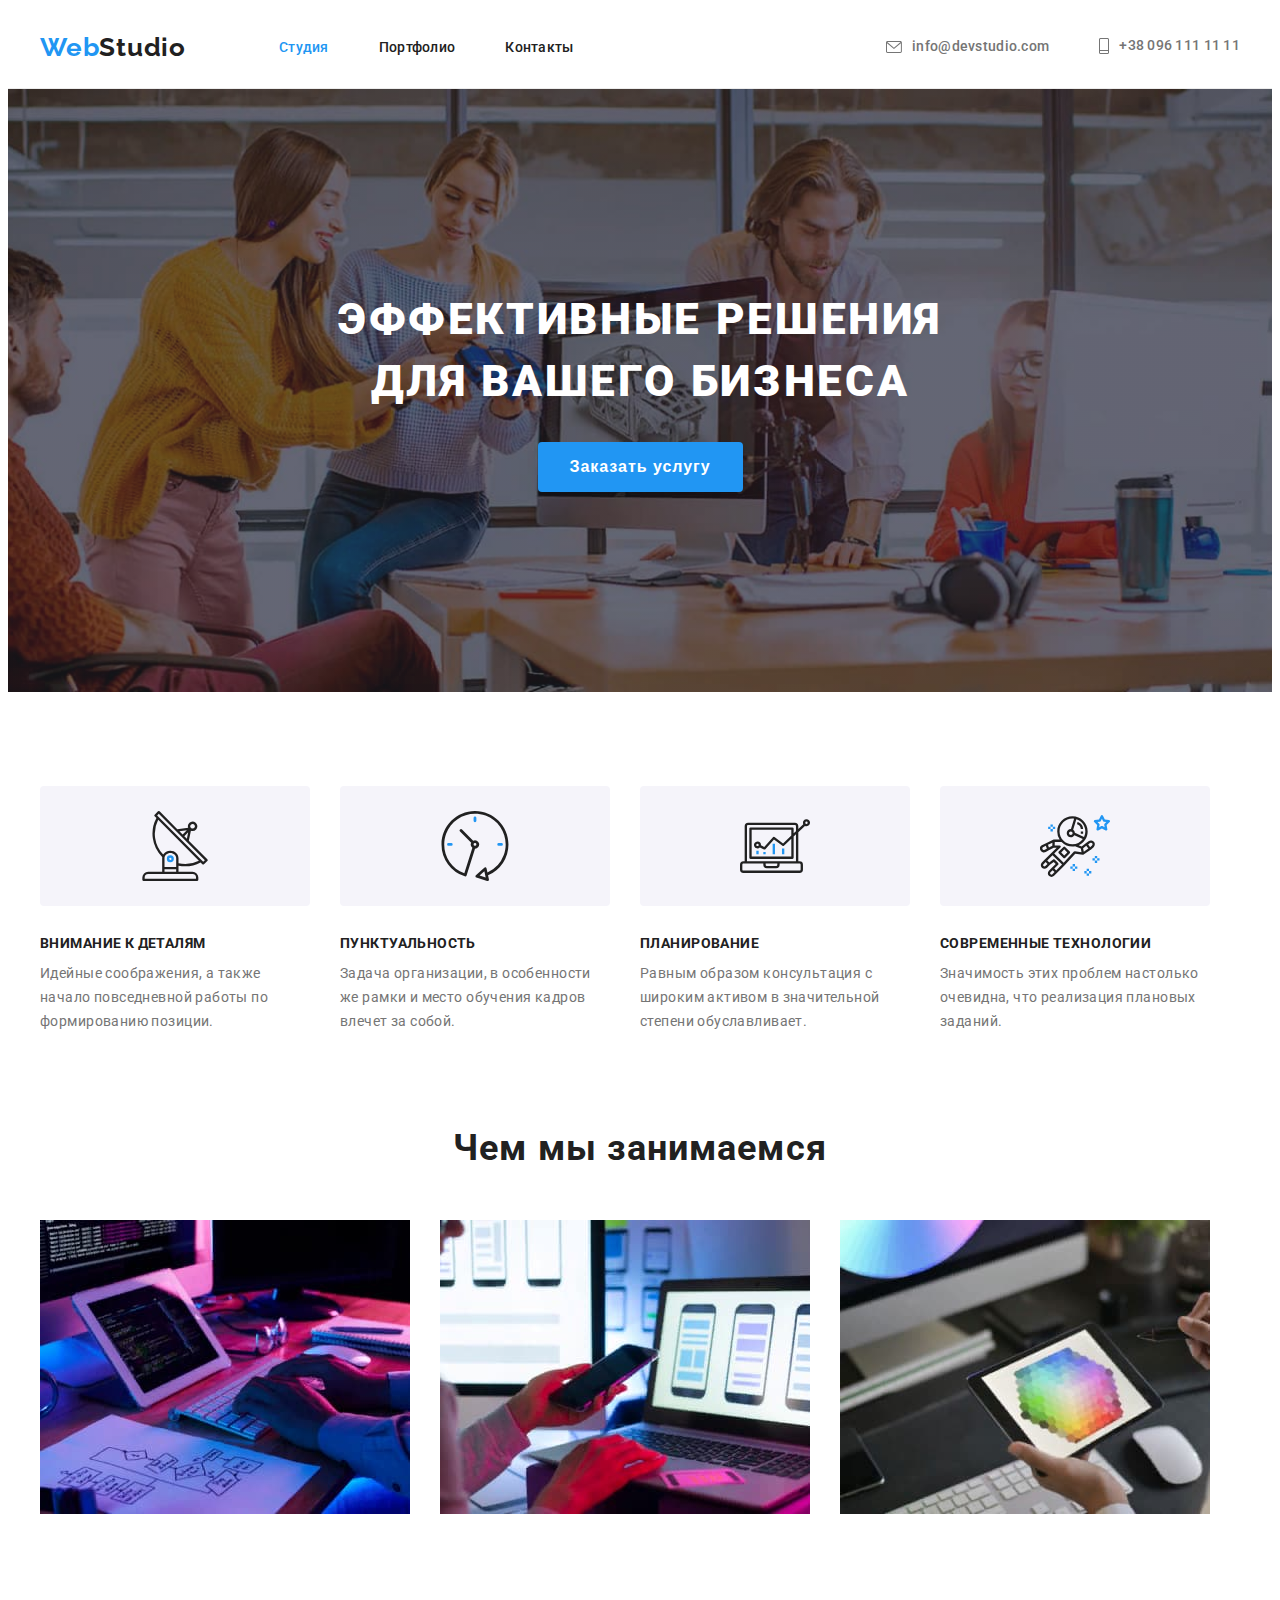
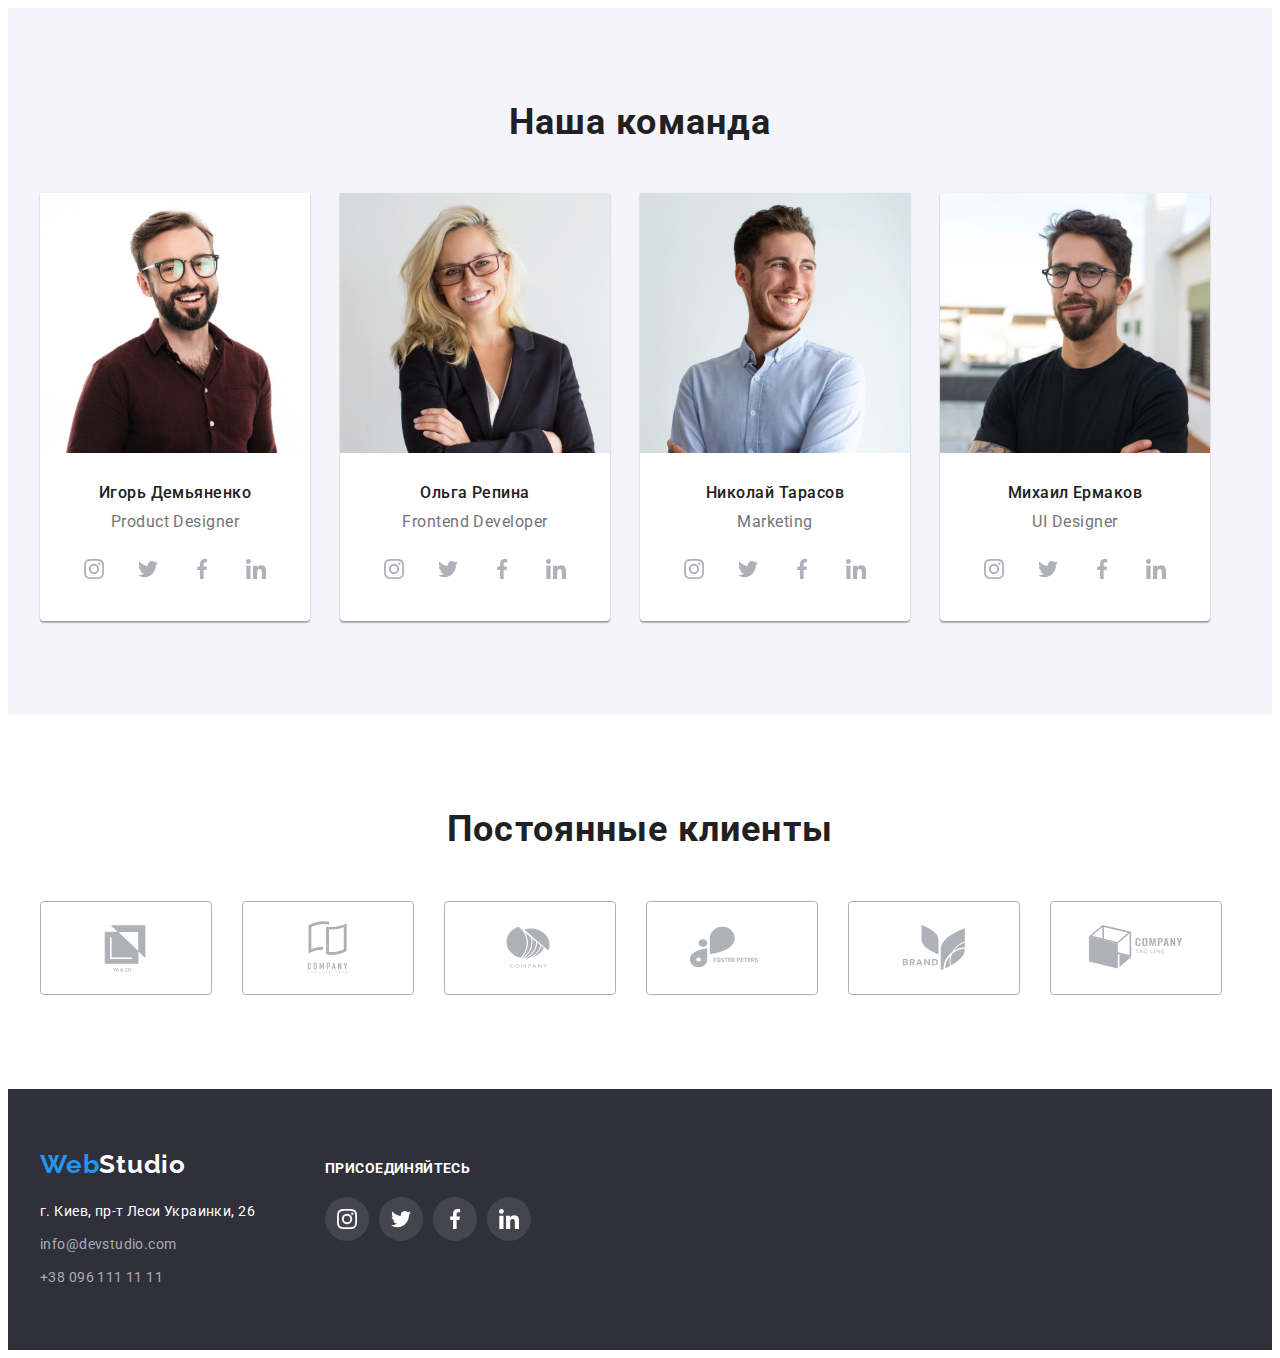
==== index.html @ de214162 "1" ====
<!DOCTYPE html>
<html lang="ru">
  <head>
    <meta charset="UTF-8" />
    <meta http-equiv="X-UA-Compatible" content="IE=edge" />
    <meta name="viewport" content="width=device-width, initial-scale=1.0" />
    <title>my first work</title>
    <link rel="preconnect" href="https://fonts.googleapis.com" />
    <link rel="preconnect" href="https://fonts.gstatic.com" crossorigin />
    <link
      href="https://fonts.googleapis.com/css2?family=Raleway:wght@700&family=Roboto:wght@400;500;700;900&display=swap"
      rel="stylesheet"
    />
    <link
      rel="stylesheet"
      href="https://cdnjs.cloudflare.com/ajax/libs/modern-normalize/1.1.0/modern-normalize.min.css"
      integrity="sha512-wpPYUAdjBVSE4KJnH1VR1HeZfpl1ub8YT/NKx4PuQ5NmX2tKuGu6U/JRp5y+Y8XG2tV+wKQpNHVUX03MfMFn9Q=="
      crossorigin="anonymous"
      referrerpolicy="no-referrer"
    />
    <link rel="stylesheet" href="css/styles.css" />
  </head>

  <body>
    <!--✌️Шапка Страницы🤞-->
    <header class="main-header">
      <div class="conteiner page-header">
        <a href="" class="logo"><span>Web</span>Studio</a>
        <nav class="main-nav">
          <ul class="nav-list">
            <li class="nav-item">
              <a href="./index.html" class="nav-link"><span>Студия</span></a>
            </li>
            <li class="nav-item">
              <a href="./portfolio.html" class="nav-link">Портфолио</a>
            </li>
            <li class="nav-item"><a href="" class="nav-link">Контакты</a></li>
          </ul>
        </nav>

        <ul class="nav-list-contacts">
          <li class="nav-contacts">
            <a href="mailto:info@devstudio.com" class="contacts">
              <svg width="16" height="12" class="icon-contacts">
                <use href="./images/symbol-defs.svg#icon-envelope-hover"></use>
              </svg>
              info@devstudio.com</a
            >
          </li>
          <li class="nav-contacts">
            <a href="tell:+380961111111" class="contacts"
              ><svg width="10" height="16" class="icon-contacts">
                <use href="./images/symbol-defs.svg#icon-Vector"></use></svg
              >+38 096 111 11 11</a
            >
          </li>
        </ul>
      </div>
    </header>
    <main>
      <!--✌️Герой Страницы🤞-->
      <section class="section-hero">
        <div class="conteiner">
          <h1 class="title">
            Эффективные решения <br />
            для вашего бизнеса
          </h1>
          <button type="button" class="button main-btn">Заказать услугу</button>
        </div>
      </section>
      <!--✌️Характеристики Страницы🤞-->
      <section class="Specifications">
        <div class="conteiner">
          <h2 class="is-hidden">спецификация</h2>
          <ul class="Specifications-list">
            <li class="Specifications-item">
              <div class="back-icon">
                <svg width="70" height="70" class="b-icon">
                  <use href="./images/symbol-defs.svg#icon-antenna-1"></use>
                </svg>
              </div>
              <h3 class="Specifications-title">Внимание к деталям</h3>
              <p class="Specifications-text">
                Идейные соображения, а также начало повседневной работы по
                формированию позиции.
              </p>
            </li>
            <li class="Specifications-item">
              <div class="back-icon">
                <svg width="70" height="70" class="b-icon">
                  <use href="./images/symbol-defs.svg#icon-clock-1"></use>
                </svg>
              </div>
              <h3 class="Specifications-title">Пунктуальность</h3>
              <p class="Specifications-text">
                Задача организации, в особенности же рамки и место обучения
                кадров влечет за собой.
              </p>
            </li>
            <li class="Specifications-item">
              <div class="back-icon">
                <svg width="70" height="70" class="b-icon">
                  <use href="./images/symbol-defs.svg#icon-diagram-1"></use>
                </svg>
              </div>
              <h3 class="Specifications-title">Планирование</h3>
              <p class="Specifications-text">
                Равным образом консультация с широким активом в значительной
                степени обуславливает.
              </p>
            </li>
            <li class="Specifications-item">
              <div class="back-icon">
                <svg width="70" height="70" class="b-icon">
                  <use href="./images/symbol-defs.svg#icon-astronaut-1"></use>
                </svg>
              </div>
              <h3 class="Specifications-title">Современные технологии</h3>
              <p class="Specifications-text">
                Значимость этих проблем настолько очевидна, что реализация
                плановых заданий.
              </p>
            </li>
          </ul>
        </div>
      </section>
      <!--✌️Страница Занятье🤞-->
      <section class="occupation">
        <div class="conteiner">
          <h2 class="occupation-title">Чем мы занимаемся</h2>
          <ul class="occupation-list">
            <li class="occupation-item">
              <img
                src="images/planshetpalci.jpg"
                alt="planshetpalci"
                width="370"
              />
            </li>
            <li class="occupation-item">
              <img src="images/iphonenout.jpg" alt="iphonenout" width="370" />
            </li>
            <li class="occupation-item">
              <img src="images/planshet.jpg" alt="planshet" width="370" />
            </li>
          </ul>
        </div>
      </section>
      <!--✌️Страница КОМАНДЫ🤞-->
      <section class="team">
        <div class="conteiner">
          <h2 class="our-team">Наша команда</h2>
          <ul class="team-list">
            <li class="team-item">
              <img src="images/igor.jpg" alt="photo igor" width="270" />
              <div class="team-person">
                <h3 class="name">Игорь Демьяненко</h3>
                <p class="profession">Product Designer</p>
                <ul class="icon-list">
                  <li class="icon-item">
                    <a href="" class="icon-link">
                      <svg width="20" height="20" class="icon">
                        <use
                          href="./images/symbol-defs.svg#icon-instagram-2"
                        ></use>
                      </svg>
                    </a>
                  </li>
                  <li class="icon-item">
                    <a href="" class="icon-link">
                      <svg width="20" height="20" class="icon">
                        <use
                          href="./images/symbol-defs.svg#icon-twitter-1"
                        ></use>
                      </svg>
                    </a>
                  </li>
                  <li class="icon-item">
                    <a href="" class="icon-link">
                      <svg width="20" height="20" class="icon">
                        <use
                          href="./images/symbol-defs.svg#icon-facebook-1"
                        ></use>
                      </svg>
                    </a>
                  </li>
                  <li class="icon-item">
                    <a href="" class="icon-link">
                      <svg width="20" height="20" class="icon">
                        <use
                          href="./images/symbol-defs.svg#icon-linkedin-1"
                        ></use>
                      </svg>
                    </a>
                  </li>
                </ul>
              </div>
            </li>
            <li class="team-item">
              <img src="images/olga.jpg" alt="photo olga" width="270" />
              <div class="team-person">
                <h3 class="name">Ольга Репина</h3>
                <p class="profession">Frontend Developer</p>
                <ul class="icon-list">
                  <li class="icon-item">
                    <a href="" class="icon-link">
                      <svg width="20" height="20" class="icon">
                        <use
                          href="./images/symbol-defs.svg#icon-instagram-2"
                        ></use>
                      </svg>
                    </a>
                  </li>
                  <li class="icon-item">
                    <a href="" class="icon-link">
                      <svg width="20" height="20" class="icon">
                        <use
                          href="./images/symbol-defs.svg#icon-twitter-1"
                        ></use>
                      </svg>
                    </a>
                  </li>
                  <li class="icon-item">
                    <a href="" class="icon-link">
                      <svg width="20" height="20" class="icon">
                        <use
                          href="./images/symbol-defs.svg#icon-facebook-1"
                        ></use>
                      </svg>
                    </a>
                  </li>
                  <li class="icon-item">
                    <a href="" class="icon-link">
                      <svg width="20" height="20" class="icon">
                        <use
                          href="./images/symbol-defs.svg#icon-linkedin-1"
                        ></use>
                      </svg>
                    </a>
                  </li>
                </ul>
              </div>
            </li>
            <li class="team-item">
              <img src="images/nikolai.jpg" alt="photo nikolai" width="270" />

              <div class="team-person">
                <h3 class="name">Николай Тарасов</h3>
                <p class="profession">Marketing</p>
                <ul class="icon-list">
                  <li class="icon-item">
                    <a href="" class="icon-link">
                      <svg width="20" height="20" class="icon">
                        <use
                          href="./images/symbol-defs.svg#icon-instagram-2"
                        ></use>
                      </svg>
                    </a>
                  </li>
                  <li class="icon-item">
                    <a href="" class="icon-link">
                      <svg width="20" height="20" class="icon">
                        <use
                          href="./images/symbol-defs.svg#icon-twitter-1"
                        ></use>
                      </svg>
                    </a>
                  </li>
                  <li class="icon-item">
                    <a href="" class="icon-link">
                      <svg width="20" height="20" class="icon">
                        <use
                          href="./images/symbol-defs.svg#icon-facebook-1"
                        ></use>
                      </svg>
                    </a>
                  </li>
                  <li class="icon-item">
                    <a href="" class="icon-link">
                      <svg width="20" height="20" class="icon">
                        <use
                          href="./images/symbol-defs.svg#icon-linkedin-1"
                        ></use>
                      </svg>
                    </a>
                  </li>
                </ul>
              </div>
            </li>
            <li class="team-item">
              <img src="images/mixail.jpg" alt="photo mixail" width="270" />

              <div class="team-person">
                <h3 class="name">Михаил Ермаков</h3>
                <p class="profession">UI Designer</p>
                <ul class="icon-list">
                  <li class="icon-item">
                    <a href="" class="icon-link">
                      <svg width="20" height="20" class="icon">
                        <use
                          href="./images/symbol-defs.svg#icon-instagram-2"
                        ></use>
                      </svg>
                    </a>
                  </li>
                  <li class="icon-item">
                    <a href="" class="icon-link">
                      <svg width="20" height="20" class="icon">
                        <use
                          href="./images/symbol-defs.svg#icon-twitter-1"
                        ></use>
                      </svg>
                    </a>
                  </li>
                  <li class="icon-item">
                    <a href="" class="icon-link">
                      <svg width="20" height="20" class="icon">
                        <use
                          href="./images/symbol-defs.svg#icon-facebook-1"
                        ></use>
                      </svg>
                    </a>
                  </li>
                  <li class="icon-item">
                    <a href="" class="icon-link">
                      <svg width="20" height="20" class="icon">
                        <use
                          href="./images/symbol-defs.svg#icon-linkedin-1"
                        ></use>
                      </svg>
                    </a>
                  </li>
                </ul>
              </div>
            </li>
          </ul>
        </div>
      </section>
      <!--✌️страница КЛИЕНТЫ🤞-->
      <section class="customers">
        <div class="conteiner">
          <h2 class="customers-title">Постоянные клиенты</h2>
          <ul class="customers-list">
            <li class="customers-item">
              <a href="" class="customers-link"
                ><svg width="106" height="60">
                  <use href="./images/symbol-defs.svg#icon-yaco"></use></svg
              ></a>
            </li>
            <li class="customers-item">
              <a href="" class="customers-link"
                ><svg width="106" height="60">
                  <use href="./images/symbol-defs.svg#icon-company"></use></svg
              ></a>
            </li>
            <li class="customers-item">
              <a href="" class="customers-link"
                ><svg width="106" height="60">
                  <use
                    href="./images/symbol-defs.svg#icon-companykrug"
                  ></use></svg
              ></a>
            </li>
            <li class="customers-item">
              <a href="" class="customers-link"
                ><svg width="106" height="60">
                  <use href="./images/symbol-defs.svg#icon-foster"></use></svg
              ></a>
            </li>
            <li class="customers-item">
              <a href="" class="customers-link"
                ><svg width="106" height="60">
                  <use href="./images/symbol-defs.svg#icon-brand"></use></svg
              ></a>
            </li>
            <li class="customers-item">
              <a href="" class="customers-link"
                ><svg width="106" height="60">
                  <use
                    href="./images/symbol-defs.svg#icon-companytag"
                  ></use></svg
              ></a>
            </li>
          </ul>
        </div>
      </section>
    </main>
    <!--✌️Нижняя часть страницы🤞-->
    <footer class="footer-page">
      <div class="conteiner block">
        <div class="footer-block">
          <a href="" class="logo2">Web<span>Studio</span></a>
          <address>
            <p class="footer-text">г. Киев, пр-т Леси Украинки, 26</p>
            <ul class="footer-contacts">
              <li class="footer-item">
                <a href="mailto:info@devstudio.com" class="footer-contacts"
                  >info@devstudio.com</a
                >
              </li>
              <li class="footer-item">
                <a href="tell:+380961111111" class="footer-contacts"
                  >+38 096 111 11 11</a
                >
              </li>
            </ul>
          </address>
        </div>
        <div class="footer-icons">
          <p class="icon-title">присоединяйтесь</p>
          <ul class="footer-icon">
            <li class="icon-item">
              <a href="" class="footer-link">
                <svg width="20" height="20" class="icon2">
                  <use href="./images/symbol-defs.svg#icon-instagram-2"></use>
                </svg>
              </a>
            </li>
            <li class="icon-item">
              <a href="" class="footer-link">
                <svg width="20" height="20" class="icon2">
                  <use href="./images/symbol-defs.svg#icon-twitter-1"></use>
                </svg>
              </a>
            </li>
            <li class="icon-item">
              <a href="" class="footer-link">
                <svg width="20" height="20" class="icon2">
                  <use href="./images/symbol-defs.svg#icon-facebook-1"></use>
                </svg>
              </a>
            </li>
            <li class="icon-item">
              <a href="" class="footer-link">
                <svg width="20" height="20" class="icon2">
                  <use href="./images/symbol-defs.svg#icon-linkedin-1"></use>
                </svg>
              </a>
            </li>
          </ul>
        </div>
      </div>
    </footer>
  </body>
</html>
---- css/styles.css ----
body {
  font-family: "Roboto", sans-serif;
  color: #757575;
  background-color: var(--цвет-фона);
}
:root {
  --цвет-иконок: #afb1b8;
  --основной-цвет: #757575;
  --цвет-фокуса: #2196f3;
  --цвет-текста: #212121;
  --цвет-фона: #ffffff;
  --цвет-секции: #f5f4fa;
  --цвет-футер-фон: #2f303a;
  --цвет-кнопки-ховер: #188ce8;
}
a {
  text-decoration: none;
}

h2,
h3 {
  color: var(--цвет-текста);
}
h1,
h2,
h3,
h4,
h5,
h6,
p,
ul {
  margin: 0;
}
ul {
  list-style: none;
  padding: 0;
}
img {
  display: block;
}
.conteiner {
  width: 1200px;
  margin-left: auto;
  margin-right: auto;
  padding-left: 15px;
  padding-right: 15px;
}
/*--✌️Шапка Страницы🤞--*/
.main-header {
  border-bottom: 1px solid #ececec;
}
.page-header {
  display: flex;
  align-items: center;
}
/*-------✌️LOGO🤞------*/
.logo {
  font-style: normal;
  font-family: Raleway;
  font-weight: 700;
  font-size: 26px;
  line-height: 1.2;
  letter-spacing: 0.03em;
  color: var(--цвет-текста);
  margin-right: 93px;
}
.logo > span {
  color: var(--цвет-фокуса);
}
/*-----✌️нав список🤞---*/
.nav-list {
  display: flex;
}

.nav-item:not(:last-child) {
  margin-right: 50px;
}
.main-nav {
  align-items: center;
}
.nav-link {
  padding-bottom: 32px;
  padding-top: 32px;
  display: inline-block;
  font-style: normal;
  font-weight: 500;
  font-size: 14px;
  line-height: 1.14;
  letter-spacing: 0.02em;
  color: var(--цвет-текста);
}

.nav-link > span {
  color: var(--цвет-фокуса);
}
.nav-link:hover,
.nav-link:focus {
  color: var(--цвет-фокуса);
}
.nav-list-contacts {
  display: flex;
  margin-left: auto;
}
.nav-contacts:not(:last-child) {
  margin-right: 50px;
}
.contacts {
  align-items: center;
  display: inline-flex;
  font-style: normal;
  font-weight: 500;
  font-size: 14px;
  line-height: 1.14;
  letter-spacing: 0.02em;
  color: var(--основной-цвет);
  fill: var(--основной-цвет);
}
.contacts:hover,
.contacts:focus {
  color: var(--цвет-фокуса);
  fill: var(--цвет-фокуса);
}

.icon-contacts {
  margin-right: 10px;
}

/*----✌️Герой Страницы🤞-----*/
.section-hero {
  max-width: 1600px;
  margin-left: auto;
  margin-right: auto;
  background-position: center;
  background-repeat: no-repeat;
  background-size: cover;
  background-image: linear-gradient(
      to right,
      rgba(47, 48, 58, 0.4),
      rgba(47, 48, 58, 0.4)
    ),
    url(../images/sobranie.jpg);
  padding-top: 200px;
  padding-bottom: 200px;
  text-align: center;
  background-color: var(--цвет-футер-фон);
}

.title {
  width: 696px;
  font-style: normal;
  font-weight: 900;
  font-size: 44px;
  line-height: 1.4;
  text-align: center;
  letter-spacing: 0.06em;
  text-transform: uppercase;
  color: var(--цвет-фона);
  margin-bottom: 30px;
  margin-left: auto;
  margin-right: auto;
}

.button {
  display: inline-block;
  box-shadow: 0px 4px 4px rgba(0, 0, 0, 0.15);
  border-radius: 4px;
  border-style: none;
  background-color: var(--цвет-фокуса);
}
.main-btn {
  font-weight: 700;
  font-size: 16px;
  line-height: 1.87;
  align-items: center;
  text-align: center;
  letter-spacing: 0.06em;
  padding: 10px 32px;
  color: var(--цвет-фона);
}
.button:hover,
.button:focus {
  cursor: pointer;
  background-color: var(--цвет-кнопки-ховер);
}
/*--✌️Характеристики Страницы🤞---*/
.is-hidden {
  position: absolute;
  width: 1px;
  height: 1px;
  margin: -1px;
  padding: 0;
  overflow: hidden;
  border: 0;
  clip: rect(0 0 0 0);
  text-align: center;
}
.back-icon {
  display: inline-flex;
  justify-content: center;
  align-items: center;
  width: 270px;
  height: 120px;
  background-color: var(--цвет-секции);
  border-radius: 4px;
  text-align: center;
  margin-bottom: 30px;
}

.Specifications {
  padding-top: 94px;
}
.Specifications-list {
  display: flex;
}
.Specifications-item {
  width: 270px;
}
.Specifications-item:not(:last-child) {
  margin-right: 30px;
}
.Specifications-title {
  font-weight: 700;
  font-size: 14px;
  line-height: 1.14;
  letter-spacing: 0.03em;
  text-transform: uppercase;
  margin-bottom: 10px;
}
.Specifications-text {
  font-size: 14px;
  line-height: 1.71;
  letter-spacing: 0.03em;
}
/*---✌️Страница Занятье🤞---*/
.occupation {
  padding-top: 94px;
  padding-bottom: 94px;
}
.occupation-title {
  font-weight: 700;
  font-size: 36px;
  line-height: 1.16;
  text-align: center;
  letter-spacing: 0.03em;
  margin-bottom: 50px;
}
.occupation-list {
  display: flex;
}
.occupation-item:not(:last-child) {
  margin-right: 30px;
}
/*-----✌️Страница КОМАНДЫ🤞---*/
.team {
  background-color: var(--цвет-секции);
  padding-top: 94px;
  padding-bottom: 94px;
}
.our-team {
  font-weight: 700;
  font-size: 36px;
  line-height: 1.16;
  text-align: center;
  letter-spacing: 0.03em;
  margin-bottom: 50px;
}
.team-list {
  display: flex;
}
.team-item {
  width: 270px;
  box-shadow: 0px 1px 3px rgba(0, 0, 0, 0.12), 0px 1px 1px rgba(0, 0, 0, 0.14),
    0px 2px 1px rgba(0, 0, 0, 0.2);
  border-radius: 0px 0px 4px 4px;
  background-color: var(--цвет-фона);
}
.team-item:not(:last-child) {
  margin-right: 30px;
}
.name {
  font-weight: 500;
  font-size: 16px;
  line-height: 1.19;
  letter-spacing: 0.03em;
  text-align: center;
  margin-bottom: 10px;
}
.profession {
  font-size: 16px;
  line-height: 1.19;
  letter-spacing: 0.03em;
  text-align: center;
  margin-bottom: 16px;
}

.team-person {
  padding-top: 30px;
  padding-bottom: 30px;
  padding-right: 32px;
  padding-left: 32px;
}
/*----✌️VSG-ИКОНКИ для 
-------Страница КОМАНДЫ🤞----*/
.icon-list {
  display: flex;
  justify-content: space-between;
}
.icon-item:not(:last-child) {
  margin-right: 10px;
}
.icon-link {
  display: inline-flex;
  justify-content: center;
  align-items: center;
  width: 44px;
  height: 44px;
  border-radius: 50%;
}
.icon-link:hover {
  background-color: var(--цвет-фокуса);
}
.icon-link:hover .icon {
  fill: var(--цвет-фона);
}
.icon {
  fill: var(--цвет-иконок);
}

/*-----✌️страница КЛИЕНТЫ🤞-----*/
.customers {
  padding-bottom: 94px;
  padding-top: 94px;
}
.customers-title {
  font-weight: 700;
  font-size: 36px;
  line-height: 1.16;
  text-align: center;
  letter-spacing: 0.03em;
  margin-bottom: 50px;
}
.customers-list {
  display: flex;
}
.customers-item {
  margin-right: 30px;
}
.customers-link {
  display: inline-flex;
  justify-content: center;
  align-items: center;
  width: 170px;
  height: 92px;
  border-radius: 4px;
  border: 1px solid var(--цвет-иконок);
  fill: var(--цвет-иконок);
}
.customers-item:last-child {
  margin-right: 0px;
}
.customers-link:hover {
  fill: var(--цвет-фокуса);
  border-color: var(--цвет-фокуса);
}
/*---✌️Нижняя часть страницы🤞---*/
/*--✌️Нижняя часть LOGO🤞---*/
.logo2 {
  font-style: normal;
  font-family: Raleway;
  font-weight: 700;
  font-size: 26px;
  line-height: 1.2;
  letter-spacing: 0.03em;
  color: var(--цвет-фокуса);
}
.logo2 > span {
  color: var(--цвет-фона);
}
.logo2 {
  display: inline-block;
  margin-bottom: 20px;
}
.footer-page {
  padding-top: 60px;
  padding-bottom: 60px;
  background-color: var(--цвет-футер-фон);
}
.footer-contacts {
  font-style: normal;
  font-size: 14px;
  line-height: 1.7;
  letter-spacing: 0.03em;
  color: rgba(255, 255, 255, 0.6);
}
.footer-contacts:hover,
.footer-contacts:focus {
  color: var(--основной-цвет);
}

.footer-text {
  font-style: normal;
  font-size: 14px;
  line-height: 1.7;
  letter-spacing: 0.03em;
  color: var(--цвет-фона);
  margin-bottom: 9px;
}
.main-footer {
  padding-top: 60px;
  padding-bottom: 60px;
}
.footer-item:not(:last-child) {
  margin-bottom: 9px;
}
.icon-title {
  font-weight: 700;
  font-size: 14px;
  line-height: 1.14;
  letter-spacing: 0.03em;
  text-transform: uppercase;
  color: var(--цвет-фона);
  margin-bottom: 20px;
}
.block {
  display: flex;
  align-items: baseline;
}
.footer-block {
  margin-right: 70px;
}
.footer-icon {
  display: flex;
}
.footer-link {
  display: inline-flex;
  justify-content: center;
  align-items: center;
  width: 44px;
  height: 44px;
  border-radius: 50%;
  background-color: rgba(255, 255, 255, 0.1);
}
.icon2 {
  fill: var(--цвет-фона);
}
.footer-link:hover {
  background-color: var(--цвет-фокуса);
}
/*----✌️Страница PORTFOLIO🤞----*/
.buttons-products {
  padding-bottom: 94px;
  padding-top: 94px;
}
/*------✌️Кнопки Страницы🤞----*/
.buttons {
  display: inline-block;
  font-weight: 500;
  font-size: 16px;
  line-height: 1.62;
  text-align: center;
  letter-spacing: 0.03em;
  border-radius: 4px;
  color: var(--цвет-текста);
  background-color: var(--цвет-секции);
  cursor: pointer;
  padding: 6px 22px;
  border-style: none;
}
.buttons:hover,
.buttons:focus {
  color: var(--цвет-фона);
  background-color: var(--цвет-фокуса);
  box-shadow: 0px 3px 1px rgba(0, 0, 0, 0.1), 0px 1px 2px rgba(0, 0, 0, 0.08),
    0px 2px 2px rgba(0, 0, 0, 0.12);
}
.button-list {
  display: flex;
  margin-bottom: 50px;
  justify-content: center;
}
.button-item:not(:last-child) {
  margin-right: 8px;
}
/*--✌️ПЕРЕЧЕНЬ продукта Страницы🤞--*/
.product-name {
  font-weight: 700;
  font-size: 18px;
  line-height: 2;
  letter-spacing: 0.06em;
  margin-bottom: 4px;
}
.product-text {
  font-size: 16px;
  line-height: 1.87;
  letter-spacing: 0.03em;
  color: var(--основной-цвет);
}
.product-list {
  display: flex;
  flex-wrap: wrap;
  padding: 0;
}
.product-item {
  width: 370px;
  background: var(--цвет-фона);
  margin-bottom: 30px;
  margin-right: 30px;
}
.product-item:nth-child(3n) {
  margin-right: 0px;
}
.product-item:nth-last-child(-n + 3) {
  margin-bottom: 0px;
}
.product {
  padding: 20px 24px;
  border-bottom: 1px solid #eeeeee;
  border-left: 1px solid #eeeeee;
  border-right: 1px solid #eeeeee;
}
.product-link:hover,
.product-link:focus {
  box-shadow: 0px 1px 1px rgba(0, 0, 0, 0.12), 0px 4px 4px rgba(0, 0, 0, 0.06),
    1px 4px 6px rgba(0, 0, 0, 0.16);
}
.product-link {
  display: inline-block;
}
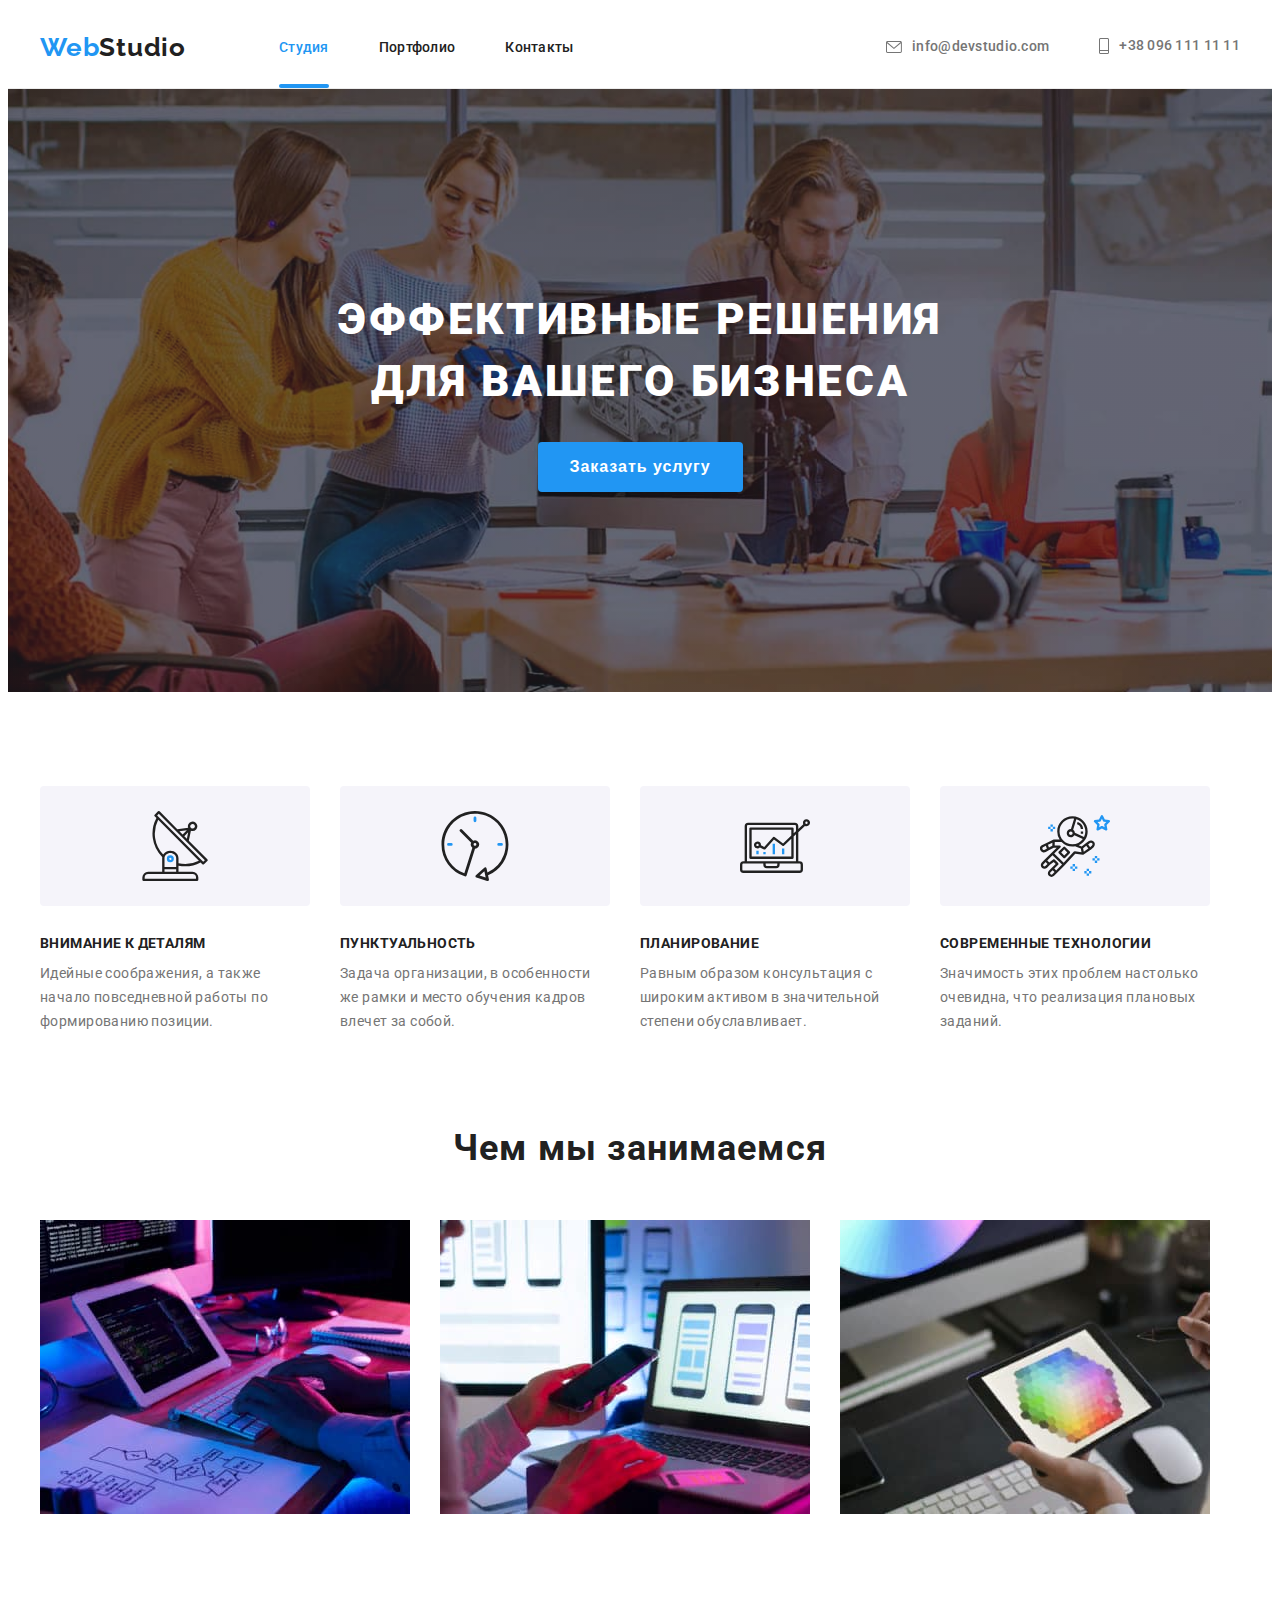
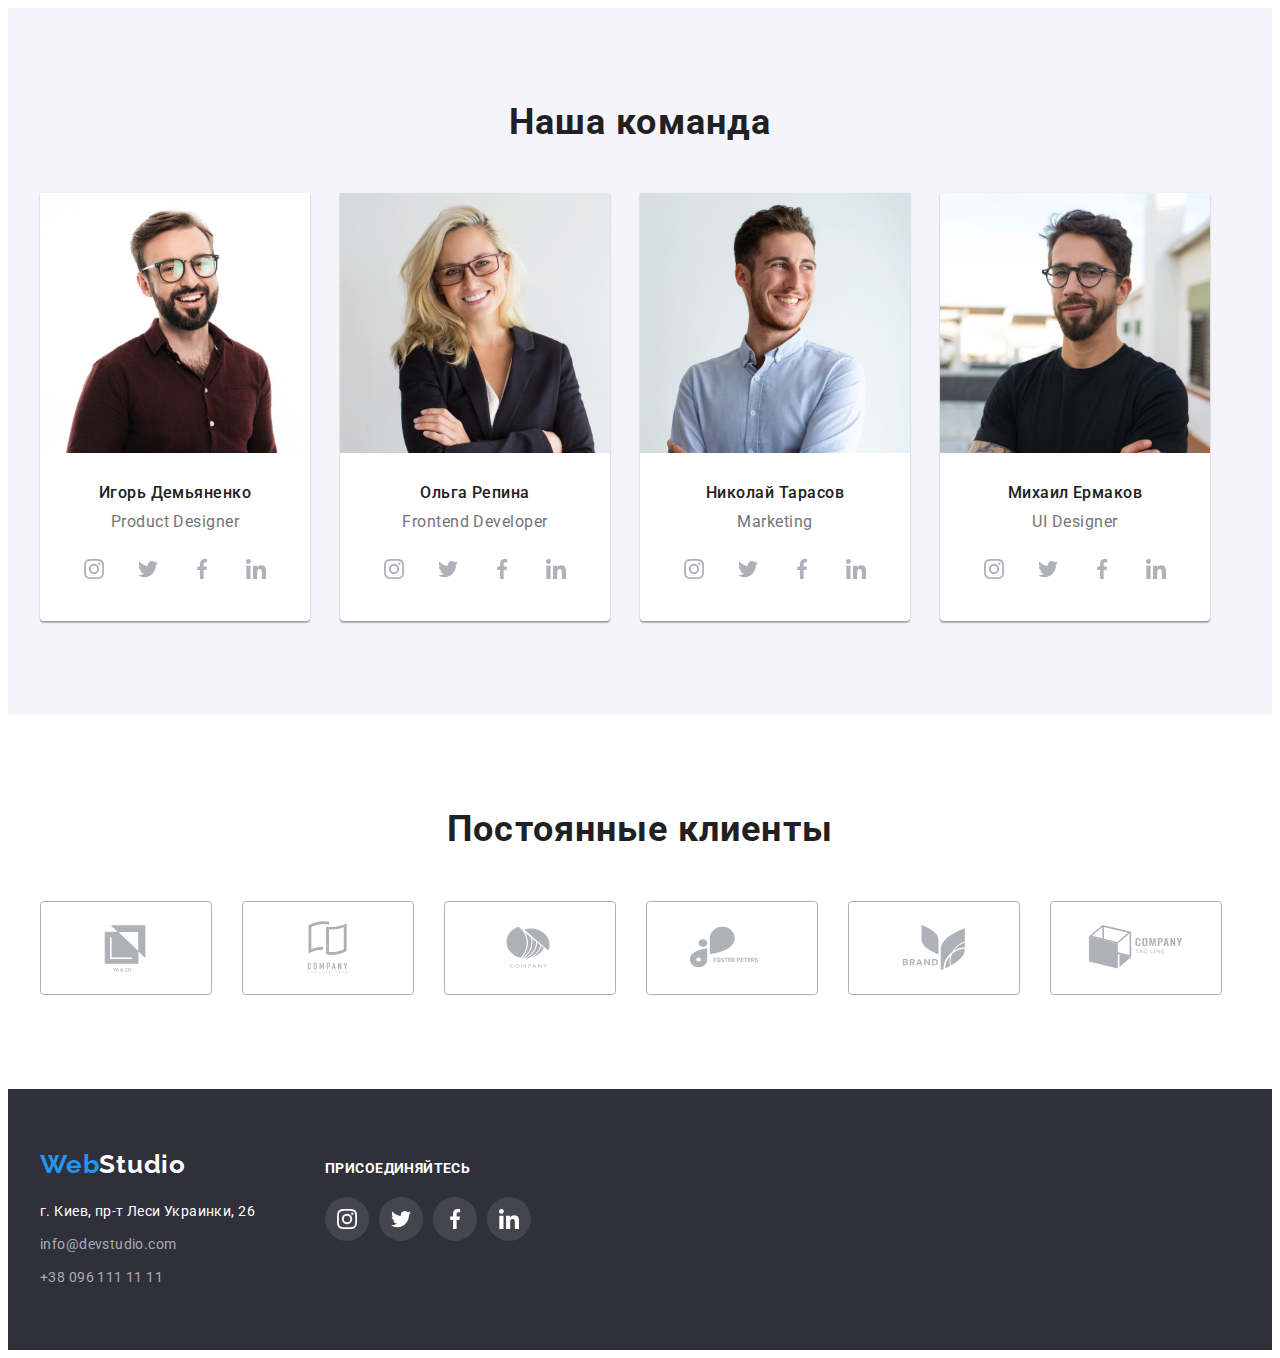
==== commit 99bcab3e: "1" ====
--- a/index.html
+++ b/index.html
@@ -29,7 +29,9 @@
         <nav class="main-nav">
           <ul class="nav-list">
             <li class="nav-item">
-              <a href="./index.html" class="nav-link"><span>Студия</span></a>
+              <a href="./index.html" class="nav-link after"
+                ><span>Студия</span></a
+              >
             </li>
             <li class="nav-item">
               <a href="./portfolio.html" class="nav-link">Портфолио</a>
@@ -440,5 +442,6 @@
         </div>
       </div>
     </footer>
+    <script src="./js/modal.js"></script>
   </body>
 </html>
--- a/css/styles.css
+++ b/css/styles.css
@@ -79,6 +79,7 @@
   align-items: center;
 }
 .nav-link {
+  position: relative;
   padding-bottom: 32px;
   padding-top: 32px;
   display: inline-block;
@@ -88,8 +89,19 @@
   line-height: 1.14;
   letter-spacing: 0.02em;
   color: var(--цвет-текста);
-}
-
+  transition: color 250ms cubic-bezier(0.4, 0, 0.2, 1);
+}
+
+.after::after {
+  content: "";
+  position: absolute;
+  bottom: 0;
+  left: 0;
+  width: 100%;
+  height: 4px;
+  border-radius: 2px;
+  background: var(--цвет-фокуса);
+}
 .nav-link > span {
   color: var(--цвет-фокуса);
 }
@@ -114,6 +126,8 @@
   letter-spacing: 0.02em;
   color: var(--основной-цвет);
   fill: var(--основной-цвет);
+  transition: color 250ms cubic-bezier(0.4, 0, 0.2, 1),
+    fill 250ms cubic-bezier(0.4, 0, 0.2, 1);
 }
 .contacts:hover,
 .contacts:focus {
@@ -166,6 +180,7 @@
   border-radius: 4px;
   border-style: none;
   background-color: var(--цвет-фокуса);
+  transition: background-color 250ms cubic-bezier(0.4, 0, 0.2, 1);
 }
 .main-btn {
   font-weight: 700;
@@ -315,6 +330,7 @@
   width: 44px;
   height: 44px;
   border-radius: 50%;
+  transition: background-color 250ms cubic-bezier(0.4, 0, 0.2, 1);
 }
 .icon-link:hover {
   background-color: var(--цвет-фокуса);
@@ -324,6 +340,7 @@
 }
 .icon {
   fill: var(--цвет-иконок);
+  transition: fill 250ms cubic-bezier(0.4, 0, 0.2, 1);
 }
 
 /*-----✌️страница КЛИЕНТЫ🤞-----*/
@@ -354,6 +371,8 @@
   border-radius: 4px;
   border: 1px solid var(--цвет-иконок);
   fill: var(--цвет-иконок);
+  transition: border-color 250ms cubic-bezier(0.4, 0, 0.2, 1),
+    fill 250ms cubic-bezier(0.4, 0, 0.2, 1);
 }
 .customers-item:last-child {
   margin-right: 0px;
@@ -391,6 +410,7 @@
   line-height: 1.7;
   letter-spacing: 0.03em;
   color: rgba(255, 255, 255, 0.6);
+  transition: color 250ms cubic-bezier(0.4, 0, 0.2, 1);
 }
 .footer-contacts:hover,
 .footer-contacts:focus {
@@ -439,6 +459,7 @@
   height: 44px;
   border-radius: 50%;
   background-color: rgba(255, 255, 255, 0.1);
+  transition: background-color 250ms cubic-bezier(0.4, 0, 0.2, 1);
 }
 .icon2 {
   fill: var(--цвет-фона);
@@ -465,6 +486,8 @@
   cursor: pointer;
   padding: 6px 22px;
   border-style: none;
+  transition: color 250ms cubic-bezier(0.4, 0, 0.2, 1),
+    background-color 250ms cubic-bezier(0.4, 0, 0.2, 1);
 }
 .buttons:hover,
 .buttons:focus {
@@ -525,4 +548,5 @@
 }
 .product-link {
   display: inline-block;
-}
+  transition: box-shadow 250ms cubic-bezier(0.4, 0, 0.2, 1);
+}
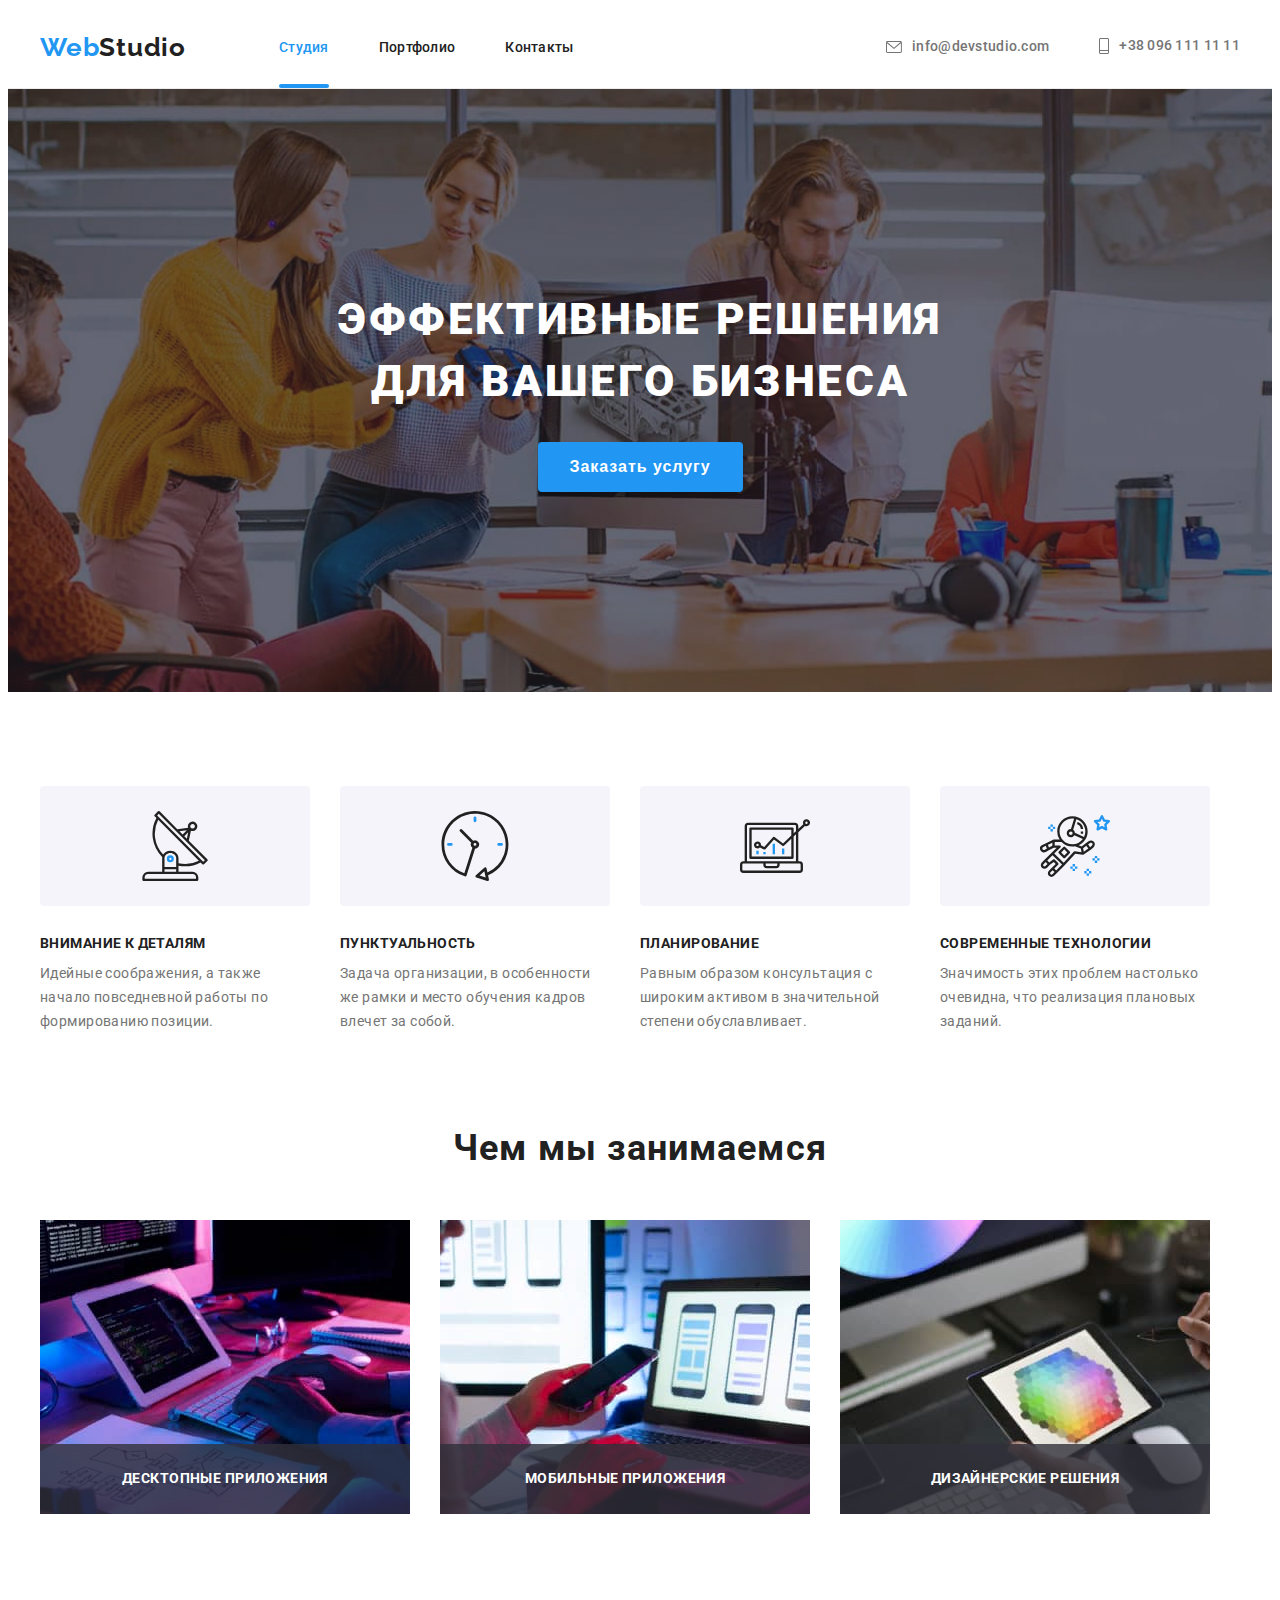
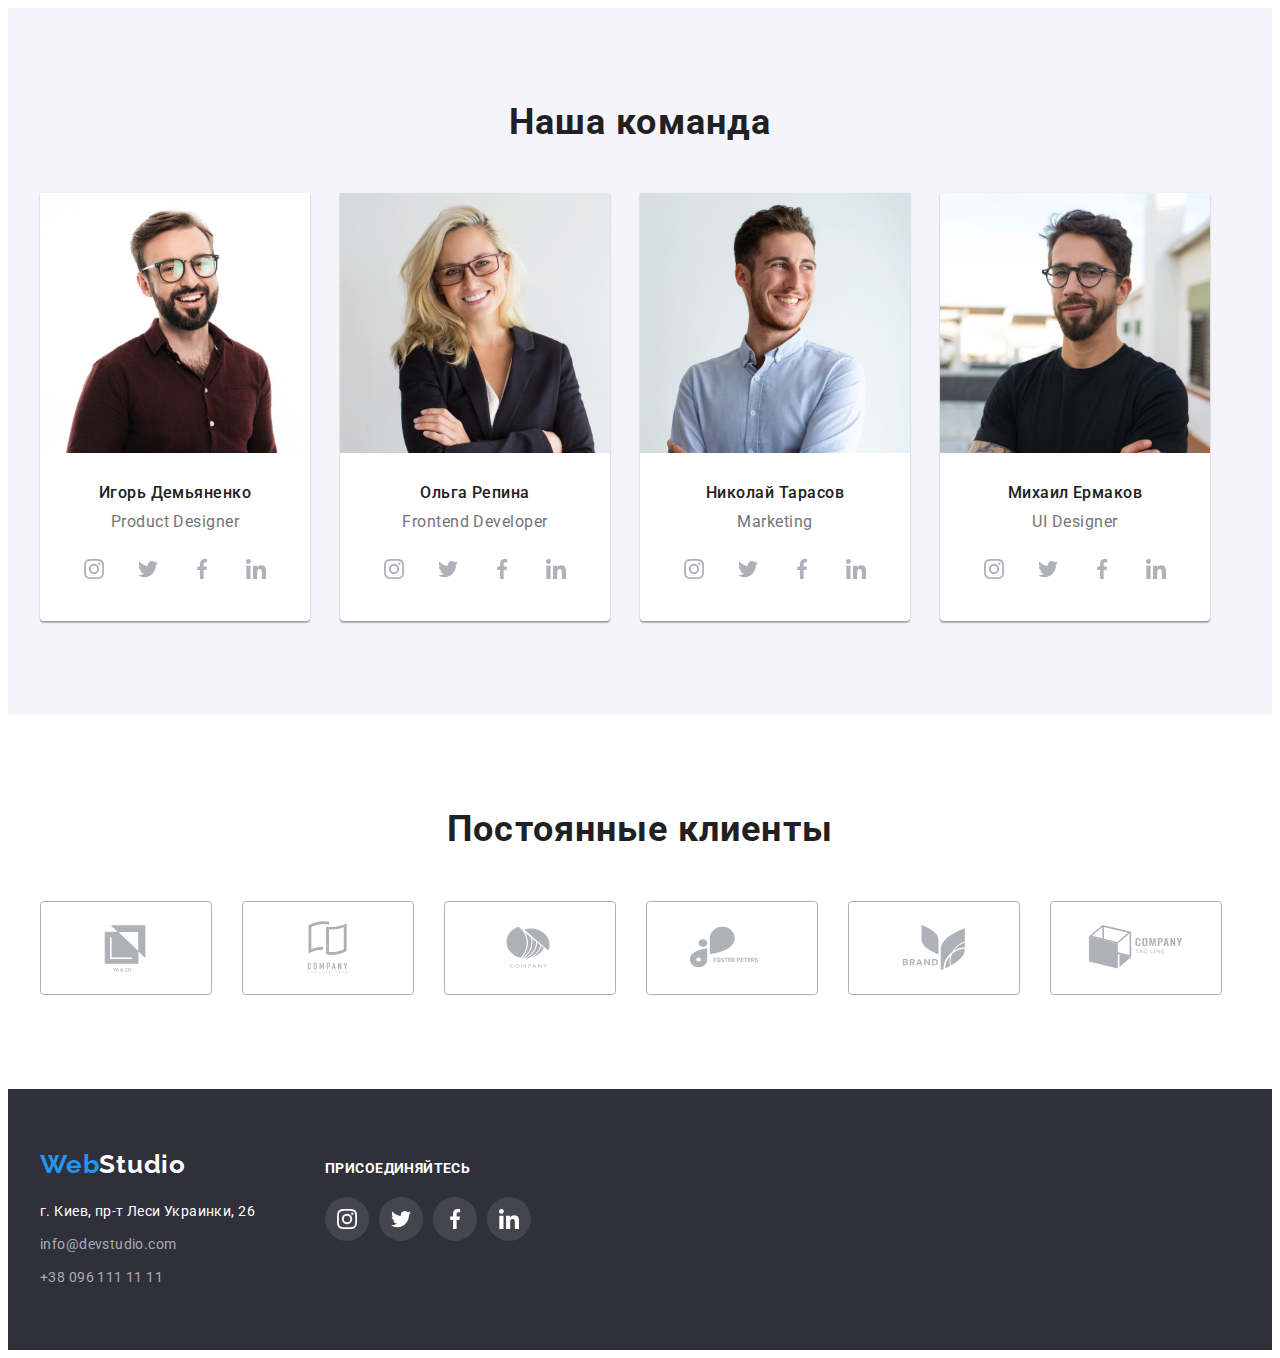
==== commit bf210961: "1" ====
--- a/index.html
+++ b/index.html
@@ -132,17 +132,32 @@
           <h2 class="occupation-title">Чем мы занимаемся</h2>
           <ul class="occupation-list">
             <li class="occupation-item">
-              <img
-                src="images/planshetpalci.jpg"
-                alt="planshetpalci"
-                width="370"
-              />
+              <div class="img-block">
+                <img
+                  src="images/planshetpalci.jpg"
+                  alt="planshetpalci"
+                  width="370"
+                />
+                <div class="img-title">
+                  <p class="img-text">Десктопные приложения</p>
+                </div>
+              </div>
             </li>
             <li class="occupation-item">
-              <img src="images/iphonenout.jpg" alt="iphonenout" width="370" />
+              <div class="img-block">
+                <img src="images/iphonenout.jpg" alt="iphonenout" width="370" />
+                <div class="img-title">
+                  <p class="img-text">Мобильные приложения</p>
+                </div>
+              </div>
             </li>
             <li class="occupation-item">
-              <img src="images/planshet.jpg" alt="planshet" width="370" />
+              <div class="img-block">
+                <img src="images/planshet.jpg" alt="planshet" width="370" />
+                <div class="img-title">
+                  <p class="img-text">Дизайнерские решения</p>
+                </div>
+              </div>
             </li>
           </ul>
         </div>
--- a/css/styles.css
+++ b/css/styles.css
@@ -197,6 +197,7 @@
   cursor: pointer;
   background-color: var(--цвет-кнопки-ховер);
 }
+
 /*--✌️Характеристики Страницы🤞---*/
 .is-hidden {
   position: absolute;
@@ -265,6 +266,27 @@
 .occupation-item:not(:last-child) {
   margin-right: 30px;
 }
+.img-block {
+  position: relative;
+}
+.img-title {
+  bottom: 0;
+  right: 0;
+  position: absolute;
+  width: 370px;
+  background: rgba(47, 48, 58, 0.8);
+  padding-top: 27px;
+  padding-bottom: 27px;
+}
+.img-text {
+  font-weight: 700;
+  font-size: 14px;
+  line-height: 1.14;
+  text-align: center;
+  letter-spacing: 0.03em;
+  text-transform: uppercase;
+  color: var(--цвет-фона);
+}
 /*-----✌️Страница КОМАНДЫ🤞---*/
 .team {
   background-color: var(--цвет-секции);
@@ -550,3 +572,14 @@
   display: inline-block;
   transition: box-shadow 250ms cubic-bezier(0.4, 0, 0.2, 1);
 }
+
+.block-hover {
+  background: rgba(33, 150, 243, 0.9);
+}
+.hover-text {
+  font-size: 18px;
+  line-height: 1.55;
+  letter-spacing: 0.03em;
+  color: var(--цвет-фона);
+  padding: 63px 24px;
+}
